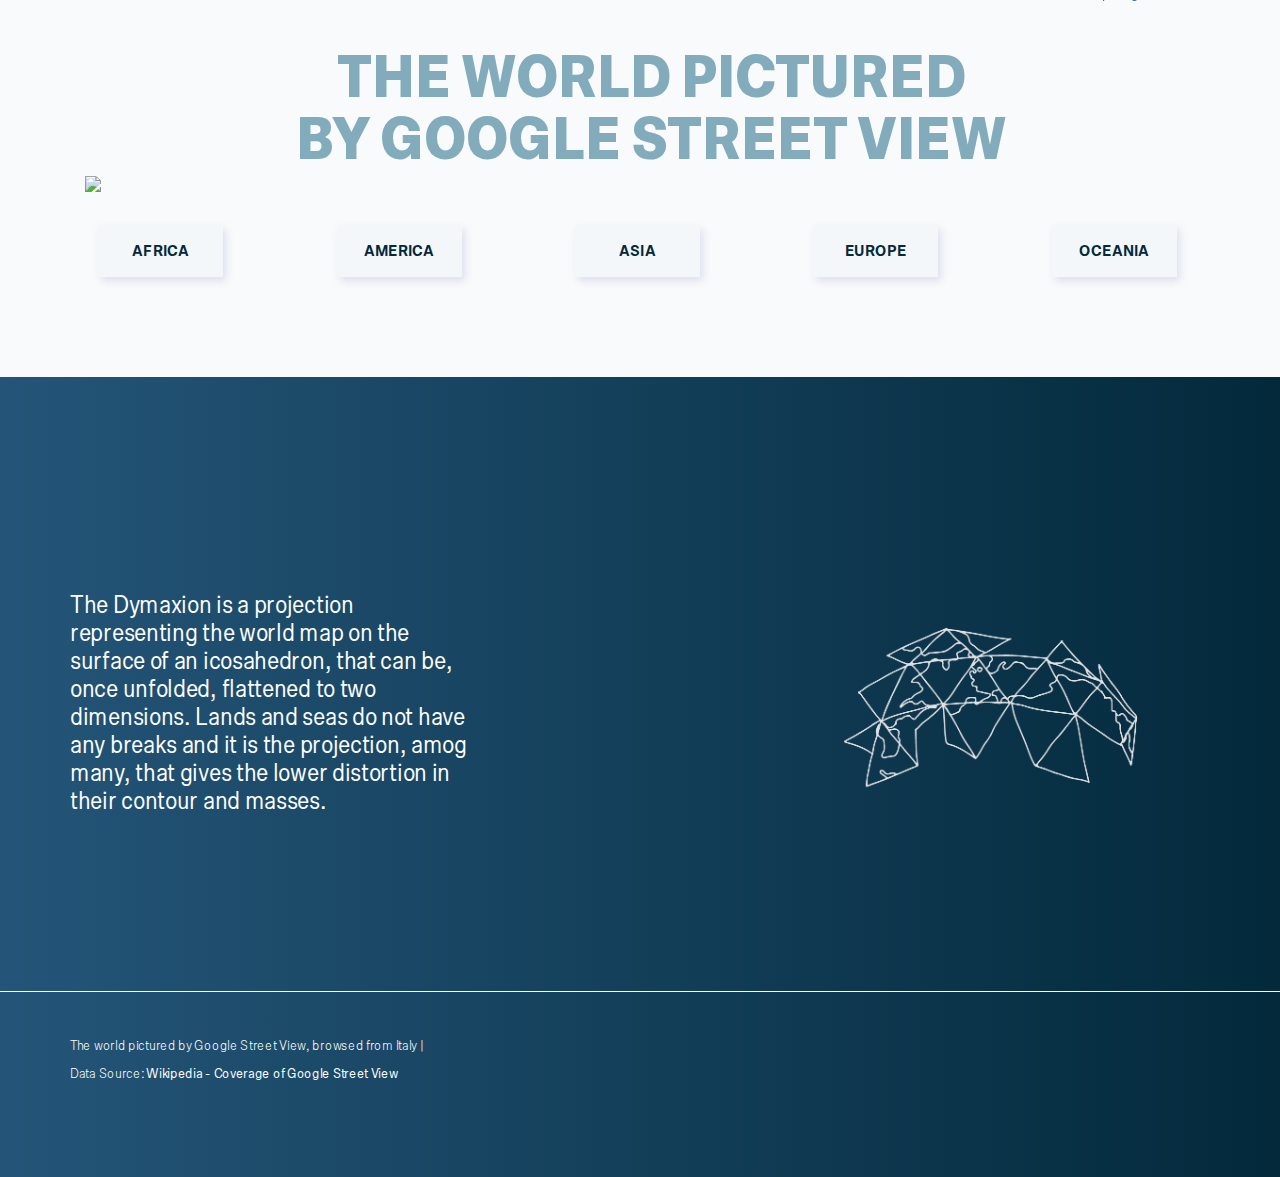
==== index.html @ db5434e7 "index" ====
<!DOCTYPE html>
<html lang="en">
<head>
  <meta charset="utf-8">
  <meta name="viewport" content="width=device-width, initial-scale=1.0">
  <title>The World pictured by Google Street View | Group 1</title>
  <link rel="stylesheet" href="https://maxcdn.bootstrapcdn.com/bootstrap/3.4.1/css/bootstrap.min.css">
<script src="https://ajax.googleapis.com/ajax/libs/jquery/3.5.1/jquery.min.js"></script>
<script src="https://maxcdn.bootstrapcdn.com/bootstrap/3.4.1/js/bootstrap.min.js"></script>
  <link rel="stylesheet" type="text/css" href="style/css/bootstrap.min.css">
  <link rel="stylesheet" type="text/css" href="style/css/plugins.css">
  <link rel="stylesheet" type="text/css" href="style/revolution/css/settings.css">
  <link rel="stylesheet" type="text/css" href="style/revolution/css/layers.css">
  <link rel="stylesheet" type="text/css" href="style/revolution/css/navigation.css">
  <link rel="stylesheet" type="text/css" href="style/type/type.css">
  <link rel="stylesheet" type="text/css" href="style.css">
  <link rel="stylesheet" type="text/css" href="style/css/color/purple.css">
  <link href="https://fonts.googleapis.com/css?family=Nunito:300,300i,400,400i,600,600i,700,700i&display=swap" rel="stylesheet">
  <link rel="stylesheet" type="text/css" href="style/css/font/font2.css">
  <script src="https://cdnjs.cloudflare.com/ajax/libs/modernizr/2.8.3/modernizr.min.js" type="text/javascript"></script>
  <script src='https://api.tiles.mapbox.com/mapbox-gl-js/v1.11.0/mapbox-gl.js'></script>
    <link href='https://api.tiles.mapbox.com/mapbox-gl-js/v1.11.0/mapbox-gl.css' rel='stylesheet' />

<link rel="stylesheet" href="https://cdnjs.cloudflare.com/ajax/libs/normalize/5.0.0/normalize.min.css">
<link rel='stylesheet' href='https://cdnjs.cloudflare.com/ajax/libs/font-awesome/4.2.0/css/font-awesome.css'><link rel="stylesheet" href="./style.css">
<script src="https://cdnjs.cloudflare.com/ajax/libs/prefixfree/1.0.7/prefixfree.min.js"></script>

</head>
 <div id="sfondo" class="container-fluid">
  <div id="staticbox" class="container-fluid">
            <div class="row">
              <div class="col-lg-12 col-xl-12">
                <h1 id="titolo_main_com" class="display-1bis" data="fade-up" data-delay="400">THE WORLD PICTURED <br>BY GOOGLE STREET VIEW</h1>
                </div>
              </div>
            </div>
</div>

 <!-- <div class="container inner pb-100">
  <div class="space100"></div>
  <div class="space50"></div>
  <div class="row">
    <div class="col-lg-7 col-xl-6">
      <h1 class="display-1" data-aos="fade-up" data-aos-delay="400">THE WORLD PICTURED BY GOOGLE STREET VIEW</h1>
      <div class="space10"></div>
      <div class="d-inline-block" data-aos="fade-up" data-aos-delay="1000">
        <a href="#ancora" id="younisciti-btn" class="btn btn-l btn-white btn-strong-hover btn-icon btn-icon-left mr-10"> Younisciti</a>
      </div>
    </div>
    </div>
    </div>
  -->

  <!--/.row -->

  <div class="space50"></div>
    <div class="space100"></div>
         <div class="space25"></div>
          <div class="container">
            <div class="row">
              <div class="col-lg-12 col-xl-12">
                <ul class="flex-container">

  <img id="all" src="style/images/png/all.png">
<img id="africa" src="style/images/png/africa.png">
<img id="america" src="style/images/png/america.png">
<img id="asia" src="style/images/png/asia.png">
<img id="europa" src="style/images/png/europa.png">
<img id="oceania" src="style/images/png/oceania.png">


                </div>
                </ul>
              </div>
          </div>



        <!--   <div class="flex-container" style="position:absolute; top: 70%; left:12.5%; z-index: 4; height: 52px;">
            <div class="row">
              <div class="col-lg-12 col-xl-12">
                <img id="contorno" src="style/images/png/contorno.png">
               <img id="africa" src="style/images/png/africa.png">
                <img id="america" src="style/images/png/america.png">
                <img id="asia" src="style/images/png/asia.png">
                <img id="europa" src="style/images/png/europa.png">
                <img id="oceania" src="style/images/png/oceania.png">
              </div>
          </div> -->

            <div id="" class="row" style="justify-content:space-between; margin-top: 1%;">
            <!--  <ul class="flex-container">
                <li onclick="c_africa()" id="africa"class="d-inline-block"></li>
                <li onclick="c_america()" id="america"class="d-inline-block"></li>
                <li onclick="c_asia()" id="asia"class="d-inline-block"></li>
                <li onclick="c_europa()" id="europa"class="d-inline-block"></li>
                <li onclick="c_oceania()" id="oceania"class="d-inline-block"></li>
              </ul> -->
                <div class="d-inline-block" >
                  <div class="continenti-btn" onclick="c_africa()" id="africa1">Africa</div>
                </div>
                <div class="d-inline-block" >
                <div class="continenti-btn" onclick="c_america()" id="america1">America</div>
              <!-- <li onclick="c_america()" id="america" class="my-flex-item-icon"> -->
                </div>
                <div class="d-inline-block" >
                  <div class="continenti-btn" onclick="c_asia()" id="asia1">Asia</div>
                <!--  <li onclick="function c_asia()" id="asia" class="my-flex-item-icon"> -->
                </div>
                <div class="d-inline-block" >
              <div class="continenti-btn" onclick="c_europa()" id="europa1">Europe</div>
            <!--  <li onclick="function c_europa()" id="europa" class="my-flex-item-icon"> -->
                </div>
                <div class="d-inline-block" >
                  <div class="continenti-btn" onclick="c_oceania()" id="oceania1">Oceania</div>
              <!--        <li onclick="function c_oceania()" id="oceania" class="my-flex-item-icon"></li> -->
                </div>
              </div>
            </div>


             <!-- chiusura base relative -->
  </div>
  </div>
<div class="space100"></div>


  <footer class="gradient-wrapper paddfooter" id="my-footer">
    <div class="container">
      <div class="row">
        <div class="container inner pt-0 pb-40 d-flex align-items-center">
          <p class="mb-0 mr-auto font-Regular" style="font-size:25px;">The Dymaxion is a projection representing the world map on the surface of an icosahedron, that can be, once unfolded, flattened to two dimensions. Lands and seas do not have any breaks and it is the projection, amog many, that gives the lower distortion in their contour and masses.
           </p>
          <ul class="social social-mute social-s ml-auto">
            <img id="mappa" src="style/images/mappa.gif">

          </ul>
        </div>
          <!-- /.widget -->
        </div>

        <!-- /column -->

      <!-- /.row -->
    </div>
    <!-- /.container -->
    <hr>
    <div class="container inner pt-0 pb-40 d-flex align-items-center">
      <p class="mb-0 mr-auto font-light">The world pictured by Google Street View, browsed from Italy | <br> Data Source:  <a href="https://en.wikipedia.org/wiki/Coverage_of_Google_Street_View" target="_blank">Wikipedia - Coverage of Google Street View </a></p>

    </div>
    </div>
  </footer>


  <script>

  mapboxgl.accessToken = 'pk.eyJ1IjoiZ2lvdmVudHVyYSIsImEiOiJjaWdqdnd1aW8wMDQzdnNtNDlyeDVvc283In0.T1Yqmt2Ty9DG5pgMbwE6gQ';

  var map = new mapboxgl.Map({
    container: 'map-container',
    style: 'mapbox://styles/gioventura/ckap2uib61wc01is6etzk6xg5',
    center: [-5,49],
    zoom: 3.5

  });
  var nav = new mapboxgl.NavigationControl(({
    showCompass: false
  }));
map.addControl(nav, 'top-right');


var geojson = {
type: 'FeatureCollection',
features: [{
  type: 'Feature',
  geometry: {
    type: 'Point',
    coordinates: [4.38986, 51.5]
  },
  properties: {
    title: 'Mapbox',
    description: 'Belgium'
  }
},
{
  type: 'Feature',
  geometry: {
    type: 'Point',
    coordinates: [2.57, 47]
  },
  properties: {
    id: 'MarkerFrance',
    title: 'Mapbox',
    description: 'France',
    link:'index.html'
  }
},
{
  type: 'Feature',
  geometry: {
    type: 'Point',
    coordinates: [10, 51.1]
  },
  properties: {
    title: 'Mapbox',
    description: 'Germany'
  }
},{
  type: 'Feature',
  geometry: {
    type: 'Point',
    coordinates: [134, -25]
  },
  properties: {
    title: 'Mapbox',
    description: 'Australia'
  }
},{
  type: 'Feature',
  geometry: {
    type: 'Point',
    coordinates: [-106, 59]
  },
  properties: {
    title: 'Mapbox',
    description: 'Canada'
  }
},{
  type: 'Feature',
  geometry: {
    type: 'Point',
    coordinates: [-99, 39]
  },
  properties: {
    title: 'Mapbox',
    description: 'USA'
  }
},]
};
// add markers to map
geojson.features.forEach(function(marker) {

  // create a HTML element for each feature
  var el = document.createElement('div');
  el.className = 'marker';

  // var linkFrance = $(".marker:nth-child(2)");
  // linkFrance.addEvent

  make a marker for each feature and add to the map
  new mapboxgl.Marker(el)
    .setLngLat(marker.geometry.coordinates)
    .setPopup(new mapboxgl.Popup({ offset: 25 }) // add popups
    .setHTML('<a href="' + marker.properties.link+ '">' + marker.properties.description + '</a>'))
    .addTo(map);
});


  </script>
  <script>
  $(document).ready(function(){
    $("#searchInput_co").on("keyup", function() {
      var value = $(this).val().toLowerCase();
      $("#myList a").filter(function() {
        $(this).toggle($(this).text().toLowerCase().indexOf(value) > -1)
      });
    });
  });
  </script>

  <script src="style/js/jquery.min.js"></script>
  <script src="style/js/popper.min.js"></script>
  <script src="style/js/bootstrap.min.js"></script>
  <script src="style/revolution/js/jquery.themepunch.tools.min.js"></script>
  <script src="style/revolution/js/jquery.themepunch.revolution.min.js"></script>
  <script src="style/revolution/js/extensions/revolution.extension.actions.min.js"></script>
  <script src="style/revolution/js/extensions/revolution.extension.carousel.min.js"></script>
  <script src="style/revolution/js/extensions/revolution.extension.kenburn.min.js"></script>
  <script src="style/revolution/js/extensions/revolution.extension.layeranimation.min.js"></script>
  <script src="style/revolution/js/extensions/revolution.extension.migration.min.js"></script>
  <script src="style/revolution/js/extensions/revolution.extension.navigation.min.js"></script>
  <script src="style/revolution/js/extensions/revolution.extension.parallax.min.js"></script>
  <script src="style/revolution/js/extensions/revolution.extension.slideanims.min.js"></script>
  <script src="style/revolution/js/extensions/revolution.extension.video.min.js"></script>
  <script src="style/js/plugins.js"></script>
  <script src="style/js/scripts.js"></script>
</body>
</html>
---- style/revolution/css/settings.css ----
/*-----------------------------------------------------------------------------

-	Revolution Slider 5.0 Default Style Settings -

Screen Stylesheet

version:   	5.4.5
date:      	15/05/17
author:		themepunch
email:     	info@themepunch.com
website:   	http://www.themepunch.com
-----------------------------------------------------------------------------*/
#debungcontrolls,.debugtimeline{width:100%;box-sizing:border-box}.rev_column,.rev_column .tp-parallax-wrap,.tp-svg-layer svg{vertical-align:top}#debungcontrolls{z-index:100000;position:fixed;bottom:0;height:auto;background:rgba(0,0,0,.6);padding:10px}.debugtimeline{height:10px;position:relative;margin-bottom:3px;display:none;white-space:nowrap}.debugtimeline:hover{height:15px}.the_timeline_tester{background:#e74c3c;position:absolute;top:0;left:0;height:100%;width:0}.rs-go-fullscreen{position:fixed!important;width:100%!important;height:100%!important;top:0!important;left:0!important;z-index:9999999!important;background:#fff!important}.debugtimeline.tl_slide .the_timeline_tester{background:#f39c12}.debugtimeline.tl_frame .the_timeline_tester{background:#3498db}.debugtimline_txt{color:#fff;font-weight:400;font-size:7px;position:absolute;left:10px;top:0;white-space:nowrap;line-height:10px}.rtl{direction:rtl}@font-face{font-family:revicons;src:url(../fonts/revicons/revicons.eot?5510888);src:url(../fonts/revicons/revicons.eot?5510888#iefix) format('embedded-opentype'),url(../fonts/revicons/revicons.woff?5510888) format('woff'),url(../fonts/revicons/revicons.ttf?5510888) format('truetype'),url(../fonts/revicons/revicons.svg?5510888#revicons) format('svg');font-weight:400;font-style:normal}[class*=" revicon-"]:before,[class^=revicon-]:before{font-family:revicons;font-style:normal;font-weight:400;speak:none;display:inline-block;text-decoration:inherit;width:1em;margin-right:.2em;text-align:center;font-variant:normal;text-transform:none;line-height:1em;margin-left:.2em}.revicon-search-1:before{content:'\e802'}.revicon-pencil-1:before{content:'\e831'}.revicon-picture-1:before{content:'\e803'}.revicon-cancel:before{content:'\e80a'}.revicon-info-circled:before{content:'\e80f'}.revicon-trash:before{content:'\e801'}.revicon-left-dir:before{content:'\e817'}.revicon-right-dir:before{content:'\e818'}.revicon-down-open:before{content:'\e83b'}.revicon-left-open:before{content:'\e819'}.revicon-right-open:before{content:'\e81a'}.revicon-angle-left:before{content:'\e820'}.revicon-angle-right:before{content:'\e81d'}.revicon-left-big:before{content:'\e81f'}.revicon-right-big:before{content:'\e81e'}.revicon-magic:before{content:'\e807'}.revicon-picture:before{content:'\e800'}.revicon-export:before{content:'\e80b'}.revicon-cog:before{content:'\e832'}.revicon-login:before{content:'\e833'}.revicon-logout:before{content:'\e834'}.revicon-video:before{content:'\e805'}.revicon-arrow-combo:before{content:'\e827'}.revicon-left-open-1:before{content:'\e82a'}.revicon-right-open-1:before{content:'\e82b'}.revicon-left-open-mini:before{content:'\e822'}.revicon-right-open-mini:before{content:'\e823'}.revicon-left-open-big:before{content:'\e824'}.revicon-right-open-big:before{content:'\e825'}.revicon-left:before{content:'\e836'}.revicon-right:before{content:'\e826'}.revicon-ccw:before{content:'\e808'}.revicon-arrows-ccw:before{content:'\e806'}.revicon-palette:before{content:'\e829'}.revicon-list-add:before{content:'\e80c'}.revicon-doc:before{content:'\e809'}.revicon-left-open-outline:before{content:'\e82e'}.revicon-left-open-2:before{content:'\e82c'}.revicon-right-open-outline:before{content:'\e82f'}.revicon-right-open-2:before{content:'\e82d'}.revicon-equalizer:before{content:'\e83a'}.revicon-layers-alt:before{content:'\e804'}.revicon-popup:before{content:'\e828'}.rev_slider_wrapper{position:relative;z-index:0;width:100%}.rev_slider{position:relative;overflow:visible}.entry-content .rev_slider a,.rev_slider a{box-shadow:none}.tp-overflow-hidden{overflow:hidden!important}.group_ov_hidden{overflow:hidden}.rev_slider img,.tp-simpleresponsive img{max-width:none!important;transition:none;margin:0;padding:0;border:none}.rev_slider .no-slides-text{font-weight:700;text-align:center;padding-top:80px}.rev_slider>ul,.rev_slider>ul>li,.rev_slider>ul>li:before,.rev_slider_wrapper>ul,.tp-revslider-mainul>li,.tp-revslider-mainul>li:before,.tp-simpleresponsive>ul,.tp-simpleresponsive>ul>li,.tp-simpleresponsive>ul>li:before{list-style:none!important;position:absolute;margin:0!important;padding:0!important;overflow-x:visible;overflow-y:visible;background-image:none;background-position:0 0;text-indent:0;top:0;left:0}.rev_slider>ul>li,.rev_slider>ul>li:before,.tp-revslider-mainul>li,.tp-revslider-mainul>li:before,.tp-simpleresponsive>ul>li,.tp-simpleresponsive>ul>li:before{visibility:hidden}.tp-revslider-mainul,.tp-revslider-slidesli{padding:0!important;margin:0!important;list-style:none!important}.fullscreen-container,.fullwidthbanner-container{padding:0;position:relative}.rev_slider li.tp-revslider-slidesli{position:absolute!important}.tp-caption .rs-untoggled-content{display:block}.tp-caption .rs-toggled-content{display:none}.rs-toggle-content-active.tp-caption .rs-toggled-content{display:block}.rs-toggle-content-active.tp-caption .rs-untoggled-content{display:none}.rev_slider .caption,.rev_slider .tp-caption{position:relative;visibility:hidden;white-space:nowrap;display:block;-webkit-font-smoothing:antialiased!important;z-index:1}.rev_slider .caption,.rev_slider .tp-caption,.tp-simpleresponsive img{-moz-user-select:none;-khtml-user-select:none;-webkit-user-select:none;-o-user-select:none}.rev_slider .tp-mask-wrap .tp-caption,.rev_slider .tp-mask-wrap :last-child,.wpb_text_column .rev_slider .tp-mask-wrap .tp-caption,.wpb_text_column .rev_slider .tp-mask-wrap :last-child{margin-bottom:0}.tp-svg-layer svg{width:100%;height:100%;position:relative}.tp-carousel-wrapper{cursor:url(openhand.cur),move}.tp-carousel-wrapper.dragged{cursor:url(closedhand.cur),move}.tp_inner_padding{box-sizing:border-box;max-height:none!important}.tp-caption.tp-layer-selectable{-moz-user-select:all;-khtml-user-select:all;-webkit-user-select:all;-o-user-select:all}.tp-caption.tp-hidden-caption,.tp-forcenotvisible,.tp-hide-revslider,.tp-parallax-wrap.tp-hidden-caption{visibility:hidden!important;display:none!important}.rev_slider audio,.rev_slider embed,.rev_slider iframe,.rev_slider object,.rev_slider video{max-width:none!important}.tp-element-background{position:absolute;top:0;left:0;width:100%;height:100%;z-index:0}.tp-blockmask,.tp-blockmask_in,.tp-blockmask_out{position:absolute;top:0;left:0;width:100%;height:100%;background:#fff;z-index:1000;transform:scaleX(0) scaleY(0)}.tp-parallax-wrap{transform-style:preserve-3d}.rev_row_zone{position:absolute;width:100%;left:0;box-sizing:border-box;min-height:50px;font-size:0}.rev_column_inner,.rev_slider .tp-caption.rev_row{position:relative;width:100%!important;box-sizing:border-box}.rev_row_zone_top{top:0}.rev_row_zone_middle{top:50%;transform:translateY(-50%)}.rev_row_zone_bottom{bottom:0}.rev_slider .tp-caption.rev_row{display:table;table-layout:fixed;vertical-align:top;height:auto!important;font-size:0}.rev_column{display:table-cell;position:relative;height:auto;box-sizing:border-box;font-size:0}.rev_column_inner{display:block;height:auto!important;white-space:normal!important}.rev_column_bg{width:100%;height:100%;position:absolute;top:0;left:0;z-index:0;box-sizing:border-box;background-clip:content-box;border:0 solid transparent}.tp-caption .backcorner,.tp-caption .backcornertop,.tp-caption .frontcorner,.tp-caption .frontcornertop{height:0;top:0;width:0;position:absolute}.rev_column_inner .tp-loop-wrap,.rev_column_inner .tp-mask-wrap,.rev_column_inner .tp-parallax-wrap{text-align:inherit}.rev_column_inner .tp-mask-wrap{display:inline-block}.rev_column_inner .tp-parallax-wrap,.rev_column_inner .tp-parallax-wrap .tp-loop-wrap,.rev_column_inner .tp-parallax-wrap .tp-mask-wrap{position:relative!important;left:auto!important;top:auto!important;line-height:0}.tp-video-play-button,.tp-video-play-button i{line-height:50px!important;vertical-align:top;text-align:center}.rev_column_inner .rev_layer_in_column,.rev_column_inner .tp-parallax-wrap,.rev_column_inner .tp-parallax-wrap .tp-loop-wrap,.rev_column_inner .tp-parallax-wrap .tp-mask-wrap{vertical-align:top}.rev_break_columns{display:block!important}.rev_break_columns .tp-parallax-wrap.rev_column{display:block!important;width:100%!important}.fullwidthbanner-container{overflow:hidden}.fullwidthbanner-container .fullwidthabanner{width:100%;position:relative}.tp-static-layers{position:absolute;z-index:101;top:0;left:0}.tp-caption .frontcorner{border-left:40px solid transparent;border-right:0 solid transparent;border-top:40px solid #00A8FF;left:-40px}.tp-caption .backcorner{border-left:0 solid transparent;border-right:40px solid transparent;border-bottom:40px solid #00A8FF;right:0}.tp-caption .frontcornertop{border-left:40px solid transparent;border-right:0 solid transparent;border-bottom:40px solid #00A8FF;left:-40px}.tp-caption .backcornertop{border-left:0 solid transparent;border-right:40px solid transparent;border-top:40px solid #00A8FF;right:0}.tp-layer-inner-rotation{position:relative!important}img.tp-slider-alternative-image{width:100%;height:auto}.caption.fullscreenvideo,.rs-background-video-layer,.tp-caption.coverscreenvideo,.tp-caption.fullscreenvideo{width:100%;height:100%;top:0;left:0;position:absolute}.noFilterClass{filter:none!important}.rs-background-video-layer{visibility:hidden;z-index:0}.caption.fullscreenvideo audio,.caption.fullscreenvideo iframe,.caption.fullscreenvideo video,.tp-caption.fullscreenvideo iframe,.tp-caption.fullscreenvideo iframe audio,.tp-caption.fullscreenvideo iframe video{width:100%!important;height:100%!important;display:none}.fullcoveredvideo audio,.fullscreenvideo audio .fullcoveredvideo video,.fullscreenvideo video{background:#000}.fullcoveredvideo .tp-poster{background-position:center center;background-size:cover;width:100%;height:100%;top:0;left:0}.videoisplaying .html5vid .tp-poster{display:none}.tp-video-play-button{background:#000;background:rgba(0,0,0,.3);border-radius:5px;position:absolute;top:50%;left:50%;color:#FFF;margin-top:-25px;margin-left:-25px;cursor:pointer;width:50px;height:50px;box-sizing:border-box;display:inline-block;z-index:4;opacity:0;transition:opacity .3s ease-out!important}.tp-audio-html5 .tp-video-play-button,.tp-hiddenaudio{display:none!important}.tp-caption .html5vid{width:100%!important;height:100%!important}.tp-video-play-button i{width:50px;height:50px;display:inline-block;font-size:40px!important}.rs-fullvideo-cover,.tp-dottedoverlay,.tp-shadowcover{height:100%;top:0;left:0;position:absolute}.tp-caption:hover .tp-video-play-button{opacity:1;display:block}.tp-caption .tp-revstop{display:none;border-left:5px solid #fff!important;border-right:5px solid #fff!important;margin-top:15px!important;line-height:20px!important;vertical-align:top;font-size:25px!important}.tp-seek-bar,.tp-video-button,.tp-volume-bar{outline:0;line-height:12px;margin:0;cursor:pointer}.videoisplaying .revicon-right-dir{display:none}.videoisplaying .tp-revstop{display:inline-block}.videoisplaying .tp-video-play-button{display:none}.fullcoveredvideo .tp-video-play-button{display:none!important}.fullscreenvideo .fullscreenvideo audio,.fullscreenvideo .fullscreenvideo video{object-fit:contain!important}.fullscreenvideo .fullcoveredvideo audio,.fullscreenvideo .fullcoveredvideo video{object-fit:cover!important}.tp-video-controls{position:absolute;bottom:0;left:0;right:0;padding:5px;opacity:0;transition:opacity .3s;background-image:linear-gradient(to bottom,#000 13%,#323232 100%);display:table;max-width:100%;overflow:hidden;box-sizing:border-box}.rev-btn.rev-hiddenicon i,.rev-btn.rev-withicon i{transition:all .2s ease-out!important;font-size:15px}.tp-caption:hover .tp-video-controls{opacity:.9}.tp-video-button{background:rgba(0,0,0,.5);border:0;border-radius:3px;font-size:12px;color:#fff;padding:0}.tp-video-button:hover{cursor:pointer}.tp-video-button-wrap,.tp-video-seek-bar-wrap,.tp-video-vol-bar-wrap{padding:0 5px;display:table-cell;vertical-align:middle}.tp-video-seek-bar-wrap{width:80%}.tp-video-vol-bar-wrap{width:20%}.tp-seek-bar,.tp-volume-bar{width:100%;padding:0}.rs-fullvideo-cover{width:100%;background:0 0;z-index:5}.disabled_lc .tp-video-play-button,.rs-background-video-layer audio::-webkit-media-controls,.rs-background-video-layer video::-webkit-media-controls,.rs-background-video-layer video::-webkit-media-controls-start-playback-button{display:none!important}.tp-audio-html5 .tp-video-controls{opacity:1!important;visibility:visible!important}.tp-dottedoverlay{background-repeat:repeat;width:100%;z-index:3}.tp-dottedoverlay.twoxtwo{background:url(../assets/gridtile.png)}.tp-dottedoverlay.twoxtwowhite{background:url(../assets/gridtile_white.png)}.tp-dottedoverlay.threexthree{background:url(../assets/gridtile_3x3.png)}.tp-dottedoverlay.threexthreewhite{background:url(../assets/gridtile_3x3_white.png)}.tp-shadowcover{width:100%;background:#fff;z-index:-1}.tp-shadow1{box-shadow:0 10px 6px -6px rgba(0,0,0,.8)}.tp-shadow2:after,.tp-shadow2:before,.tp-shadow3:before,.tp-shadow4:after{z-index:-2;position:absolute;content:"";bottom:10px;left:10px;width:50%;top:85%;max-width:300px;background:0 0;box-shadow:0 15px 10px rgba(0,0,0,.8);transform:rotate(-3deg)}.tp-shadow2:after,.tp-shadow4:after{transform:rotate(3deg);right:10px;left:auto}.tp-shadow5{position:relative;box-shadow:0 1px 4px rgba(0,0,0,.3),0 0 40px rgba(0,0,0,.1) inset}.tp-shadow5:after,.tp-shadow5:before{content:"";position:absolute;z-index:-2;box-shadow:0 0 25px 0 rgba(0,0,0,.6);top:30%;bottom:0;left:20px;right:20px;border-radius:100px/20px}.tp-button{padding:6px 13px 5px;border-radius:3px;height:30px;cursor:pointer;color:#fff!important;text-shadow:0 1px 1px rgba(0,0,0,.6)!important;font-size:15px;line-height:45px!important;font-family:arial,sans-serif;font-weight:700;letter-spacing:-1px;text-decoration:none}.tp-button.big{color:#fff;text-shadow:0 1px 1px rgba(0,0,0,.6);font-weight:700;padding:9px 20px;font-size:19px;line-height:57px!important}.purchase:hover,.tp-button.big:hover,.tp-button:hover{background-position:bottom,15px 11px}.purchase.green,.purchase:hover.green,.tp-button.green,.tp-button:hover.green{background-color:#21a117;box-shadow:0 3px 0 0 #104d0b}.purchase.blue,.purchase:hover.blue,.tp-button.blue,.tp-button:hover.blue{background-color:#1d78cb;box-shadow:0 3px 0 0 #0f3e68}.purchase.red,.purchase:hover.red,.tp-button.red,.tp-button:hover.red{background-color:#cb1d1d;box-shadow:0 3px 0 0 #7c1212}.purchase.orange,.purchase:hover.orange,.tp-button.orange,.tp-button:hover.orange{background-color:#f70;box-shadow:0 3px 0 0 #a34c00}.purchase.darkgrey,.purchase:hover.darkgrey,.tp-button.darkgrey,.tp-button.grey,.tp-button:hover.darkgrey,.tp-button:hover.grey{background-color:#555;box-shadow:0 3px 0 0 #222}.purchase.lightgrey,.purchase:hover.lightgrey,.tp-button.lightgrey,.tp-button:hover.lightgrey{background-color:#888;box-shadow:0 3px 0 0 #555}.rev-btn,.rev-btn:visited{outline:0!important;box-shadow:none!important;text-decoration:none!important;line-height:44px;font-size:17px;font-weight:500;padding:12px 35px;box-sizing:border-box;font-family:Roboto,sans-serif;cursor:pointer}.rev-btn.rev-uppercase,.rev-btn.rev-uppercase:visited{text-transform:uppercase;letter-spacing:1px;font-size:15px;font-weight:900}.rev-btn.rev-withicon i{font-weight:400;position:relative;top:0;margin-left:10px!important}.rev-btn.rev-hiddenicon i{font-weight:400;position:relative;top:0;opacity:0;margin-left:0!important;width:0!important}.rev-btn.rev-hiddenicon:hover i{opacity:1!important;margin-left:10px!important;width:auto!important}.rev-btn.rev-medium,.rev-btn.rev-medium:visited{line-height:36px;font-size:14px;padding:10px 30px}.rev-btn.rev-medium.rev-hiddenicon i,.rev-btn.rev-medium.rev-withicon i{font-size:14px;top:0}.rev-btn.rev-small,.rev-btn.rev-small:visited{line-height:28px;font-size:12px;padding:7px 20px}.rev-btn.rev-small.rev-hiddenicon i,.rev-btn.rev-small.rev-withicon i{font-size:12px;top:0}.rev-maxround{border-radius:30px}.rev-minround{border-radius:3px}.rev-burger{position:relative;width:60px;height:60px;box-sizing:border-box;padding:22px 0 0 14px;border-radius:50%;border:1px solid rgba(51,51,51,.25);-webkit-tap-highlight-color:transparent;cursor:pointer}.rev-burger span{display:block;width:30px;height:3px;background:#333;transition:.7s;pointer-events:none;transform-style:flat!important}.rev-burger.revb-white span,.rev-burger.revb-whitenoborder span{background:#fff}.rev-burger span:nth-child(2){margin:3px 0}#dialog_addbutton .rev-burger:hover :first-child,.open .rev-burger :first-child,.open.rev-burger :first-child{transform:translateY(6px) rotate(-45deg)}#dialog_addbutton .rev-burger:hover :nth-child(2),.open .rev-burger :nth-child(2),.open.rev-burger :nth-child(2){transform:rotate(-45deg);opacity:0}#dialog_addbutton .rev-burger:hover :last-child,.open .rev-burger :last-child,.open.rev-burger :last-child{transform:translateY(-6px) rotate(-135deg)}.rev-burger.revb-white{border:2px solid rgba(255,255,255,.2)}.rev-burger.revb-darknoborder,.rev-burger.revb-whitenoborder{border:0}.rev-burger.revb-darknoborder span{background:#333}.rev-burger.revb-whitefull{background:#fff;border:none}.rev-burger.revb-whitefull span{background:#333}.rev-burger.revb-darkfull{background:#333;border:none}.rev-burger.revb-darkfull span,.rev-scroll-btn.revs-fullwhite{background:#fff}@keyframes rev-ani-mouse{0%{opacity:1;top:29%}15%{opacity:1;top:50%}50%{opacity:0;top:50%}100%{opacity:0;top:29%}}.rev-scroll-btn{display:inline-block;position:relative;left:0;right:0;text-align:center;cursor:pointer;width:35px;height:55px;box-sizing:border-box;border:3px solid #fff;border-radius:23px}.rev-scroll-btn>*{display:inline-block;line-height:18px;font-size:13px;font-weight:400;color:#fff;font-family:proxima-nova,"Helvetica Neue",Helvetica,Arial,sans-serif;letter-spacing:2px}.rev-scroll-btn>.active,.rev-scroll-btn>:focus,.rev-scroll-btn>:hover{color:#fff}.rev-scroll-btn>.active,.rev-scroll-btn>:active,.rev-scroll-btn>:focus,.rev-scroll-btn>:hover{opacity:.8}.rev-scroll-btn.revs-fullwhite span{background:#333}.rev-scroll-btn.revs-fulldark{background:#333;border:none}.rev-scroll-btn.revs-fulldark span,.tp-bullet{background:#fff}.rev-scroll-btn span{position:absolute;display:block;top:29%;left:50%;width:8px;height:8px;margin:-4px 0 0 -4px;background:#fff;border-radius:50%;animation:rev-ani-mouse 2.5s linear infinite}.rev-scroll-btn.revs-dark{border-color:#333}.rev-scroll-btn.revs-dark span{background:#333}.rev-control-btn{position:relative;display:inline-block;z-index:5;color:#FFF;font-size:20px;line-height:60px;font-weight:400;font-style:normal;font-family:Raleway;text-decoration:none;text-align:center;background-color:#000;border-radius:50px;text-shadow:none;background-color:rgba(0,0,0,.5);width:60px;height:60px;box-sizing:border-box;cursor:pointer}.rev-cbutton-dark-sr,.rev-cbutton-light-sr{border-radius:3px}.rev-cbutton-light,.rev-cbutton-light-sr{color:#333;background-color:rgba(255,255,255,.75)}.rev-sbutton{line-height:37px;width:37px;height:37px}.rev-sbutton-blue{background-color:#3B5998}.rev-sbutton-lightblue{background-color:#00A0D1}.rev-sbutton-red{background-color:#DD4B39}.tp-bannertimer{visibility:hidden;width:100%;height:5px;background:#000;background:rgba(0,0,0,.15);position:absolute;z-index:200;top:0}.tp-bannertimer.tp-bottom{top:auto;bottom:0!important;height:5px}.tp-caption img{background:0 0;-ms-filter:"progid:DXImageTransform.Microsoft.gradient(startColorstr=#00FFFFFF,endColorstr=#00FFFFFF)";filter:progid:DXImageTransform.Microsoft.gradient(startColorstr=#00FFFFFF, endColorstr=#00FFFFFF);zoom:1}.caption.slidelink a div,.tp-caption.slidelink a div{width:3000px;height:1500px;background:url(../assets/coloredbg.png)}.tp-caption.slidelink a span{background:url(../assets/coloredbg.png)}.tp-loader.spinner0,.tp-loader.spinner5{background-image:url(../assets/loader.gif);background-repeat:no-repeat}.tp-shape{width:100%;height:100%}.tp-caption .rs-starring{display:inline-block}.tp-caption .rs-starring .star-rating{float:none;display:inline-block;vertical-align:top;color:#FFC321!important}.tp-caption .rs-starring .star-rating,.tp-caption .rs-starring-page .star-rating{position:relative;height:1em;width:5.4em;font-family:star;font-size:1em!important}.tp-loader.spinner0,.tp-loader.spinner1{width:40px;height:40px;margin-top:-20px;margin-left:-20px;animation:tp-rotateplane 1.2s infinite ease-in-out;background-color:#fff;border-radius:3px;box-shadow:0 0 20px 0 rgba(0,0,0,.15)}.tp-caption .rs-starring .star-rating:before,.tp-caption .rs-starring-page .star-rating:before{content:"\73\73\73\73\73";color:#E0DADF;float:left;top:0;left:0;position:absolute}.tp-caption .rs-starring .star-rating span{overflow:hidden;float:left;top:0;left:0;position:absolute;padding-top:1.5em;font-size:1em!important}.tp-caption .rs-starring .star-rating span:before{content:"\53\53\53\53\53";top:0;position:absolute;left:0}.tp-loader{top:50%;left:50%;z-index:10000;position:absolute}.tp-loader.spinner0{background-position:center center}.tp-loader.spinner5{background-position:10px 10px;background-color:#fff;margin:-22px;width:44px;height:44px;border-radius:3px}@keyframes tp-rotateplane{0%{transform:perspective(120px) rotateX(0) rotateY(0)}50%{transform:perspective(120px) rotateX(-180.1deg) rotateY(0)}100%{transform:perspective(120px) rotateX(-180deg) rotateY(-179.9deg)}}.tp-loader.spinner2{width:40px;height:40px;margin-top:-20px;margin-left:-20px;background-color:red;box-shadow:0 0 20px 0 rgba(0,0,0,.15);border-radius:100%;animation:tp-scaleout 1s infinite ease-in-out}@keyframes tp-scaleout{0%{transform:scale(0)}100%{transform:scale(1);opacity:0}}.tp-loader.spinner3{margin:-9px 0 0 -35px;width:70px;text-align:center}.tp-loader.spinner3 .bounce1,.tp-loader.spinner3 .bounce2,.tp-loader.spinner3 .bounce3{width:18px;height:18px;background-color:#fff;box-shadow:0 0 20px 0 rgba(0,0,0,.15);border-radius:100%;display:inline-block;animation:tp-bouncedelay 1.4s infinite ease-in-out;animation-fill-mode:both}.tp-loader.spinner3 .bounce1{animation-delay:-.32s}.tp-loader.spinner3 .bounce2{animation-delay:-.16s}@keyframes tp-bouncedelay{0%,100%,80%{transform:scale(0)}40%{transform:scale(1)}}.tp-loader.spinner4{margin:-20px 0 0 -20px;width:40px;height:40px;text-align:center;animation:tp-rotate 2s infinite linear}.tp-loader.spinner4 .dot1,.tp-loader.spinner4 .dot2{width:60%;height:60%;display:inline-block;position:absolute;top:0;background-color:#fff;border-radius:100%;animation:tp-bounce 2s infinite ease-in-out;box-shadow:0 0 20px 0 rgba(0,0,0,.15)}.tp-loader.spinner4 .dot2{top:auto;bottom:0;animation-delay:-1s}@keyframes tp-rotate{100%{transform:rotate(360deg)}}@keyframes tp-bounce{0%,100%{transform:scale(0)}50%{transform:scale(1)}}.tp-bullets.navbar,.tp-tabs.navbar,.tp-thumbs.navbar{border:none;min-height:0;margin:0;border-radius:0}.tp-bullets,.tp-tabs,.tp-thumbs{position:absolute;display:block;z-index:1000;top:0;left:0}.tp-tab,.tp-thumb{cursor:pointer;position:absolute;opacity:.5;box-sizing:border-box}.tp-arr-imgholder,.tp-tab-image,.tp-thumb-image,.tp-videoposter{background-position:center center;background-size:cover;width:100%;height:100%;display:block;position:absolute;top:0;left:0}.tp-tab.selected,.tp-tab:hover,.tp-thumb.selected,.tp-thumb:hover{opacity:1}.tp-tab-mask,.tp-thumb-mask{box-sizing:border-box!important}.tp-tabs,.tp-thumbs{box-sizing:content-box!important}.tp-bullet{width:15px;height:15px;position:absolute;background:rgba(255,255,255,.3);cursor:pointer}.tp-bullet.selected,.tp-bullet:hover{background:#fff}.tparrows{cursor:pointer;background:#000;background:rgba(0,0,0,.5);width:40px;height:40px;position:absolute;display:block;z-index:1000}.tparrows:hover{background:#000}.tparrows:before{font-family:revicons;font-size:15px;color:#fff;display:block;line-height:40px;text-align:center}.hginfo,.hglayerinfo{font-size:12px;font-weight:600}.tparrows.tp-leftarrow:before{content:'\e824'}.tparrows.tp-rightarrow:before{content:'\e825'}body.rtl .tp-kbimg{left:0!important}.dddwrappershadow{box-shadow:0 45px 100px rgba(0,0,0,.4)}.hglayerinfo{position:fixed;bottom:0;left:0;color:#FFF;line-height:20px;background:rgba(0,0,0,.75);padding:5px 10px;z-index:2000;white-space:normal}.helpgrid,.hginfo{position:absolute}.hginfo{top:-2px;left:-2px;color:#e74c3c;background:#000;padding:2px 5px}.indebugmode .tp-caption:hover{border:1px dashed #c0392b!important}.helpgrid{border:2px dashed #c0392b;top:0;left:0;z-index:0}#revsliderlogloglog{padding:15px;color:#fff;position:fixed;top:0;left:0;width:200px;height:150px;background:rgba(0,0,0,.7);z-index:100000;font-size:10px;overflow:scroll}.aden{filter:hue-rotate(-20deg) contrast(.9) saturate(.85) brightness(1.2)}.aden::after{background:linear-gradient(to right,rgba(66,10,14,.2),transparent);mix-blend-mode:darken}.perpetua::after,.reyes::after{mix-blend-mode:soft-light;opacity:.5}.inkwell{filter:sepia(.3) contrast(1.1) brightness(1.1) grayscale(1)}.perpetua::after{background:linear-gradient(to bottom,#005b9a,#e6c13d)}.reyes{filter:sepia(.22) brightness(1.1) contrast(.85) saturate(.75)}.reyes::after{background:#efcdad}.gingham{filter:brightness(1.05) hue-rotate(-10deg)}.gingham::after{background:linear-gradient(to right,rgba(66,10,14,.2),transparent);mix-blend-mode:darken}.toaster{filter:contrast(1.5) brightness(.9)}.toaster::after{background:radial-gradient(circle,#804e0f,#3b003b);mix-blend-mode:screen}.walden{filter:brightness(1.1) hue-rotate(-10deg) sepia(.3) saturate(1.6)}.walden::after{background:#04c;mix-blend-mode:screen;opacity:.3}.hudson{filter:brightness(1.2) contrast(.9) saturate(1.1)}.hudson::after{background:radial-gradient(circle,#a6b1ff 50%,#342134);mix-blend-mode:multiply;opacity:.5}.earlybird{filter:contrast(.9) sepia(.2)}.earlybird::after{background:radial-gradient(circle,#d0ba8e 20%,#360309 85%,#1d0210 100%);mix-blend-mode:overlay}.mayfair{filter:contrast(1.1) saturate(1.1)}.mayfair::after{background:radial-gradient(circle at 40% 40%,rgba(255,255,255,.8),rgba(255,200,200,.6),#111 60%);mix-blend-mode:overlay;opacity:.4}.lofi{filter:saturate(1.1) contrast(1.5)}.lofi::after{background:radial-gradient(circle,transparent 70%,#222 150%);mix-blend-mode:multiply}._1977{filter:contrast(1.1) brightness(1.1) saturate(1.3)}._1977:after{background:rgba(243,106,188,.3);mix-blend-mode:screen}.brooklyn{filter:contrast(.9) brightness(1.1)}.brooklyn::after{background:radial-gradient(circle,rgba(168,223,193,.4) 70%,#c4b7c8);mix-blend-mode:overlay}.xpro2{filter:sepia(.3)}.xpro2::after{background:radial-gradient(circle,#e6e7e0 40%,rgba(43,42,161,.6) 110%);mix-blend-mode:color-burn}.nashville{filter:sepia(.2) contrast(1.2) brightness(1.05) saturate(1.2)}.nashville::after{background:rgba(0,70,150,.4);mix-blend-mode:lighten}.nashville::before{background:rgba(247,176,153,.56);mix-blend-mode:darken}.lark{filter:contrast(.9)}.lark::after{background:rgba(242,242,242,.8);mix-blend-mode:darken}.lark::before{background:#22253f;mix-blend-mode:color-dodge}.moon{filter:grayscale(1) contrast(1.1) brightness(1.1)}.moon::before{background:#a0a0a0;mix-blend-mode:soft-light}.moon::after{background:#383838;mix-blend-mode:lighten}.clarendon{filter:contrast(1.2) saturate(1.35)}.clarendon:before{background:rgba(127,187,227,.2);mix-blend-mode:overlay}.willow{filter:grayscale(.5) contrast(.95) brightness(.9)}.willow::before{background-color:radial-gradient(40%,circle,#d4a9af 55%,#000 150%);mix-blend-mode:overlay}.willow::after{background-color:#d8cdcb;mix-blend-mode:color}.rise{filter:brightness(1.05) sepia(.2) contrast(.9) saturate(.9)}.rise::after{background:radial-gradient(circle,rgba(232,197,152,.8),transparent 90%);mix-blend-mode:overlay;opacity:.6}.rise::before{background:radial-gradient(circle,rgba(236,205,169,.15) 55%,rgba(50,30,7,.4));mix-blend-mode:multiply}._1977:after,._1977:before,.aden:after,.aden:before,.brooklyn:after,.brooklyn:before,.clarendon:after,.clarendon:before,.earlybird:after,.earlybird:before,.gingham:after,.gingham:before,.hudson:after,.hudson:before,.inkwell:after,.inkwell:before,.lark:after,.lark:before,.lofi:after,.lofi:before,.mayfair:after,.mayfair:before,.moon:after,.moon:before,.nashville:after,.nashville:before,.perpetua:after,.perpetua:before,.reyes:after,.reyes:before,.rise:after,.rise:before,.slumber:after,.slumber:before,.toaster:after,.toaster:before,.walden:after,.walden:before,.willow:after,.willow:before,.xpro2:after,.xpro2:before{content:'';display:block;height:100%;width:100%;top:0;left:0;position:absolute;pointer-events:none}._1977,.aden,.brooklyn,.clarendon,.earlybird,.gingham,.hudson,.inkwell,.lark,.lofi,.mayfair,.moon,.nashville,.perpetua,.reyes,.rise,.slumber,.toaster,.walden,.willow,.xpro2{position:relative}._1977 img,.aden img,.brooklyn img,.clarendon img,.earlybird img,.gingham img,.hudson img,.inkwell img,.lark img,.lofi img,.mayfair img,.moon img,.nashville img,.perpetua img,.reyes img,.rise img,.slumber img,.toaster img,.walden img,.willow img,.xpro2 img{width:100%;z-index:1}._1977:before,.aden:before,.brooklyn:before,.clarendon:before,.earlybird:before,.gingham:before,.hudson:before,.inkwell:before,.lark:before,.lofi:before,.mayfair:before,.moon:before,.nashville:before,.perpetua:before,.reyes:before,.rise:before,.slumber:before,.toaster:before,.walden:before,.willow:before,.xpro2:before{z-index:2}._1977:after,.aden:after,.brooklyn:after,.clarendon:after,.earlybird:after,.gingham:after,.hudson:after,.inkwell:after,.lark:after,.lofi:after,.mayfair:after,.moon:after,.nashville:after,.perpetua:after,.reyes:after,.rise:after,.slumber:after,.toaster:after,.walden:after,.willow:after,.xpro2:after{z-index:3}.slumber{filter:saturate(.66) brightness(1.05)}.slumber::after{background:rgba(125,105,24,.5);mix-blend-mode:soft-light}.slumber::before{background:rgba(69,41,12,.4);mix-blend-mode:lighten}.tp-kbimg-wrap:after,.tp-kbimg-wrap:before{height:500%;width:500%}
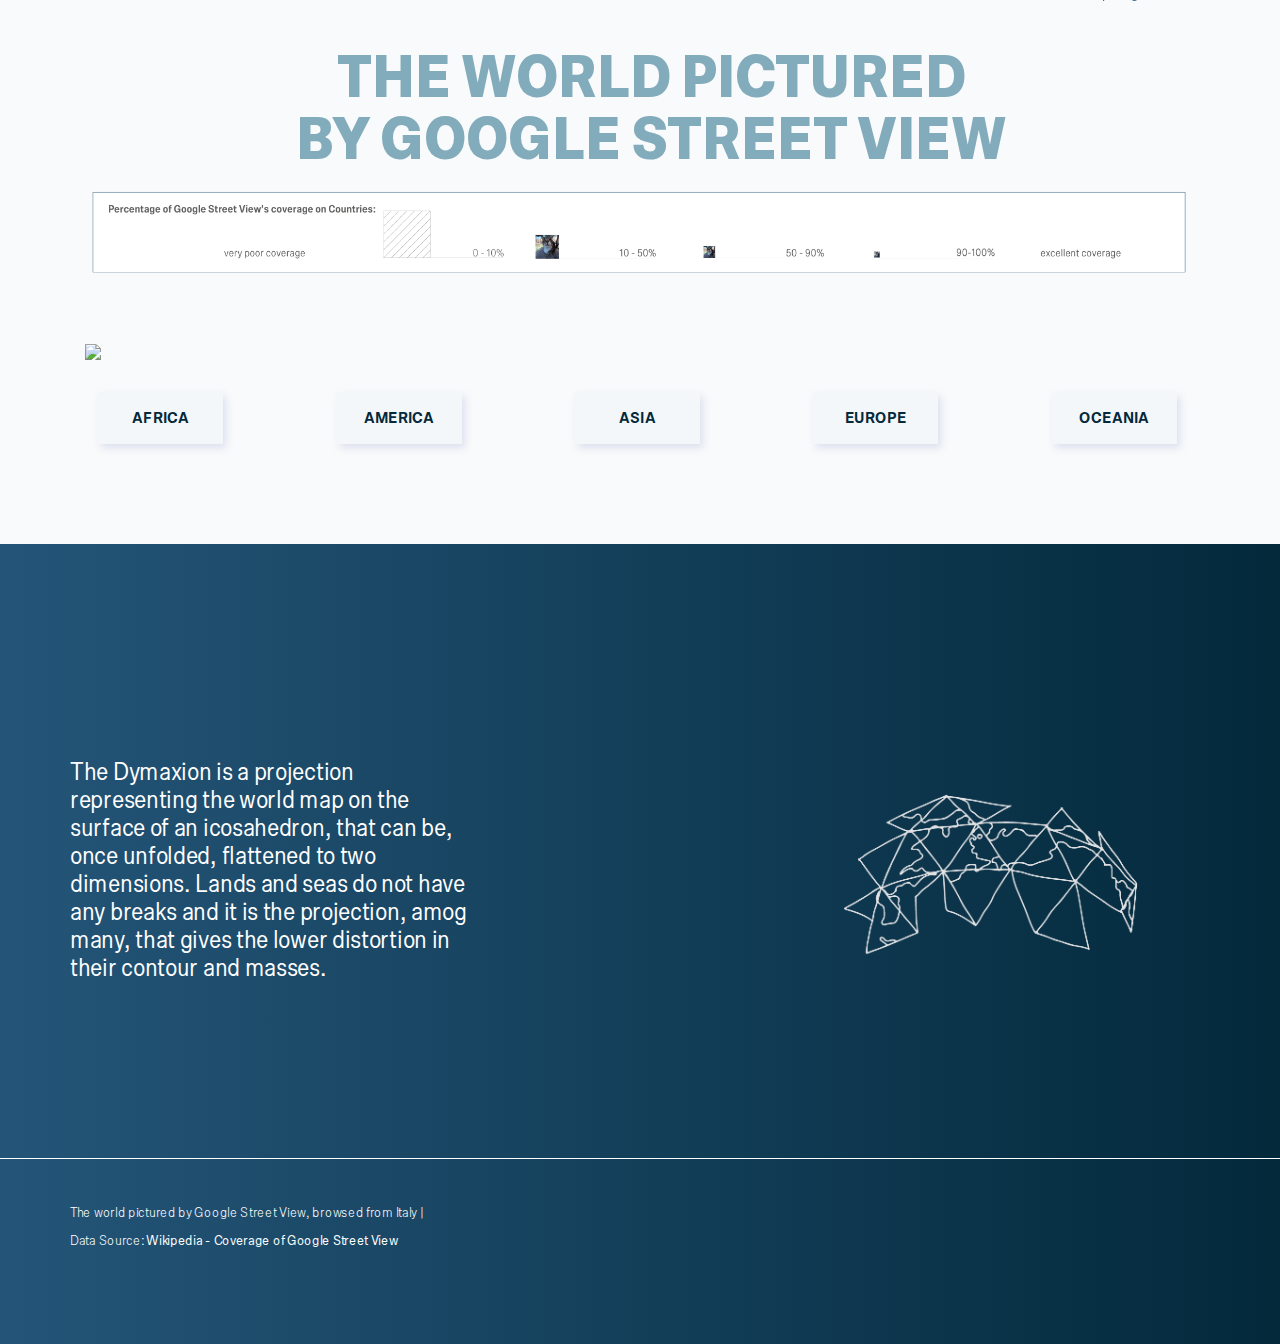
==== commit ac1f025a: "legenda" ====
--- a/index.html
+++ b/index.html
@@ -52,10 +52,19 @@
   -->
 
   <!--/.row -->
-
   <div class="space50"></div>
     <div class="space100"></div>
          <div class="space25"></div>
+         <div class="container">
+           <div class="row">
+             <div class="col-lg-12 col-xl-12">
+               <img id="legenda" src="style/images/png/legenda.png">
+               </div>
+               </div>
+               </div>
+
+  <div class="space50"></div>
+         
           <div class="container">
             <div class="row">
               <div class="col-lg-12 col-xl-12">
--- a/style.css
+++ b/style.css
@@ -725,6 +725,10 @@
 /*	MAP
 /*-----------------------------------------------------------------------------------*/
 
+#legenda {
+  width: 100%;
+}
+
 #all {
     width: 100%;
     display: block;
--- a/style.css
+++ b/style.css
@@ -725,6 +725,10 @@
 /*	MAP
 /*-----------------------------------------------------------------------------------*/
 
+#legenda {
+  width: 100%;
+}
+
 #all {
     width: 100%;
     display: block;
